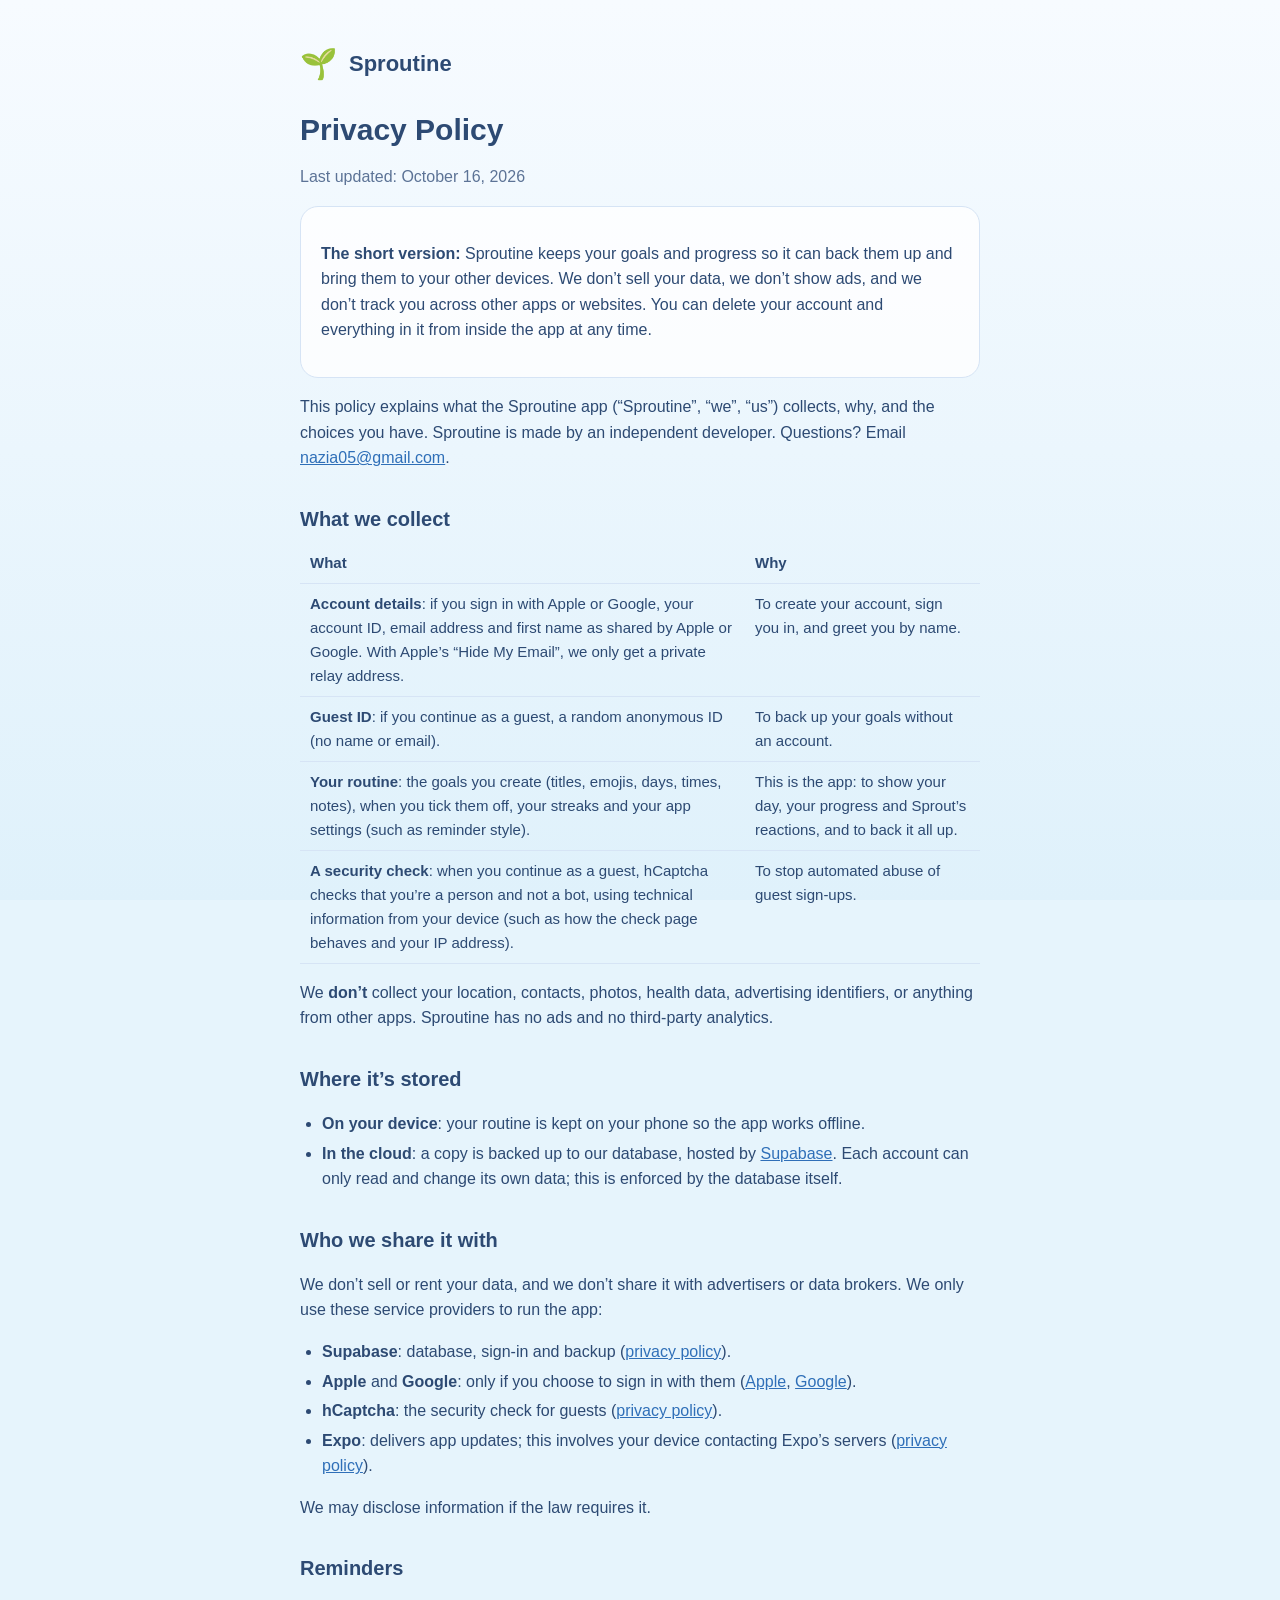
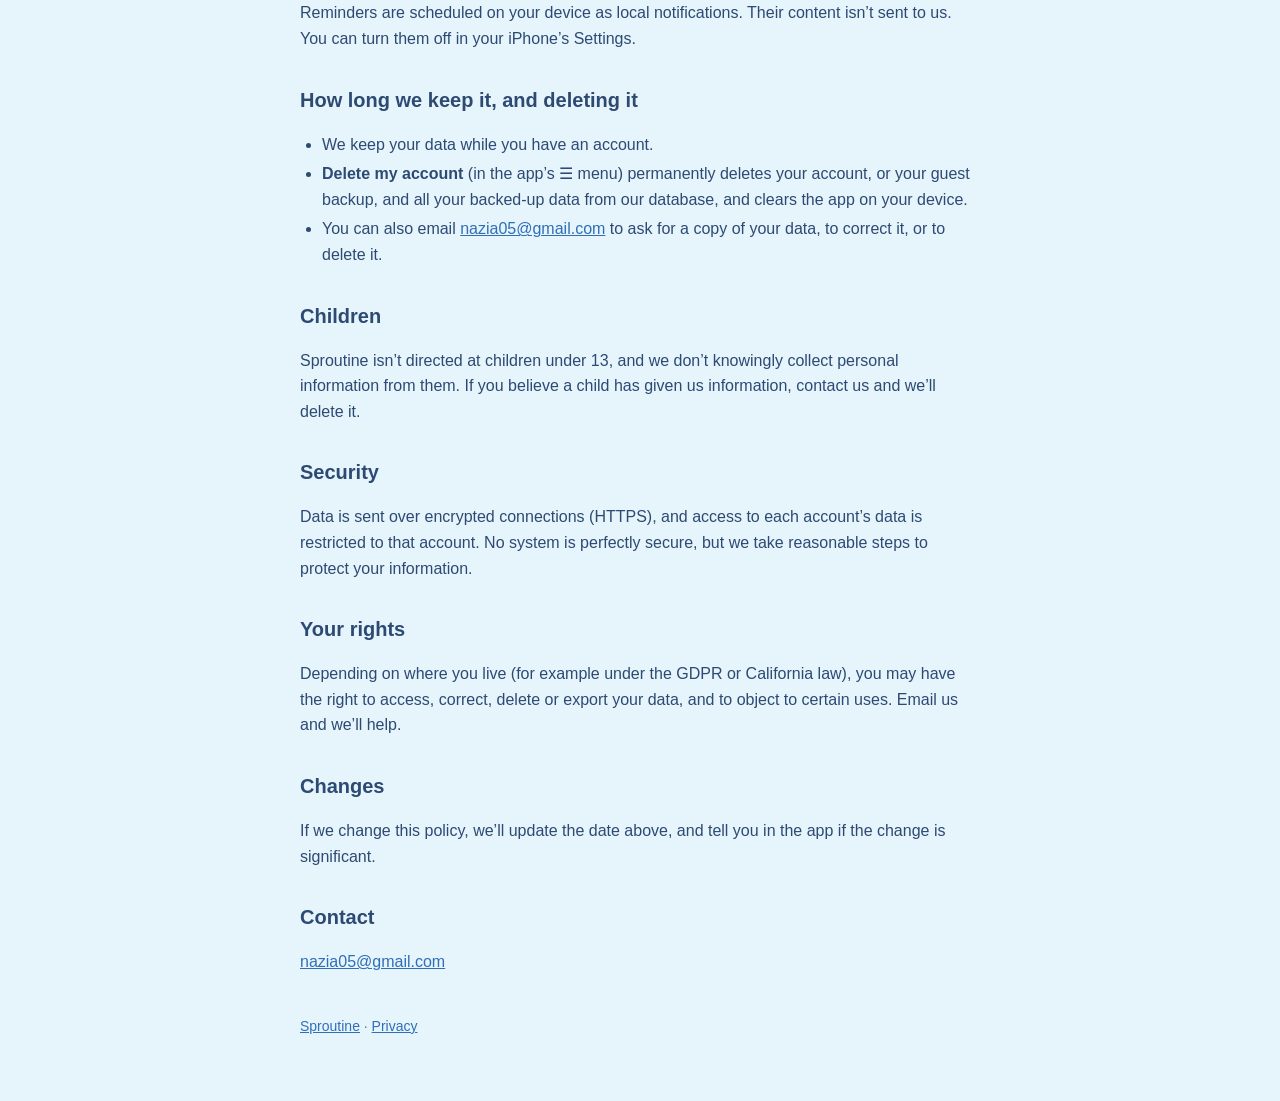
==== privacy.html @ b7f14a0b "Privacy policy and support pages Co-Authored-By: Claude Opus 5.5 <noreply@anthropic.com> Claude-Sess" ====
<!doctype html>
<html lang="en">
<head>
<meta charset="utf-8">
<meta name="viewport" content="width=device-width, initial-scale=1">
<title>Privacy Policy · Sproutine</title>
<link rel="stylesheet" href="style.css">
</head>
<body>
<main>
<header><span class="sprout">🌱</span><a href="./">Sproutine</a></header>

<h1>Privacy Policy</h1>
<p class="muted">Last updated: October 16, 2026</p>

<div class="card">
<p><strong>The short version:</strong> Sproutine keeps your goals and progress so it can back them up and bring them to your other devices. We don’t sell your data, we don’t show ads, and we don’t track you across other apps or websites. You can delete your account and everything in it from inside the app at any time.</p>
</div>

<p>This policy explains what the Sproutine app (“Sproutine”, “we”, “us”) collects, why, and the choices you have. Sproutine is made by an independent developer. Questions? Email <a href="mailto:nazia05@gmail.com">nazia05@gmail.com</a>.</p>

<h2>What we collect</h2>
<table>
<tr><th>What</th><th>Why</th></tr>
<tr><td><strong>Account details</strong>: if you sign in with Apple or Google, your account ID, email address and first name as shared by Apple or Google. With Apple’s “Hide My Email”, we only get a private relay address.</td><td>To create your account, sign you in, and greet you by name.</td></tr>
<tr><td><strong>Guest ID</strong>: if you continue as a guest, a random anonymous ID (no name or email).</td><td>To back up your goals without an account.</td></tr>
<tr><td><strong>Your routine</strong>: the goals you create (titles, emojis, days, times, notes), when you tick them off, your streaks and your app settings (such as reminder style).</td><td>This is the app: to show your day, your progress and Sprout’s reactions, and to back it all up.</td></tr>
<tr><td><strong>A security check</strong>: when you continue as a guest, hCaptcha checks that you’re a person and not a bot, using technical information from your device (such as how the check page behaves and your IP address).</td><td>To stop automated abuse of guest sign-ups.</td></tr>
</table>
<p>We <strong>don’t</strong> collect your location, contacts, photos, health data, advertising identifiers, or anything from other apps. Sproutine has no ads and no third-party analytics.</p>

<h2>Where it’s stored</h2>
<ul>
<li><strong>On your device</strong>: your routine is kept on your phone so the app works offline.</li>
<li><strong>In the cloud</strong>: a copy is backed up to our database, hosted by <a href="https://supabase.com/privacy">Supabase</a>. Each account can only read and change its own data; this is enforced by the database itself.</li>
</ul>

<h2>Who we share it with</h2>
<p>We don’t sell or rent your data, and we don’t share it with advertisers or data brokers. We only use these service providers to run the app:</p>
<ul>
<li><strong>Supabase</strong>: database, sign-in and backup (<a href="https://supabase.com/privacy">privacy policy</a>).</li>
<li><strong>Apple</strong> and <strong>Google</strong>: only if you choose to sign in with them (<a href="https://www.apple.com/legal/privacy/">Apple</a>, <a href="https://policies.google.com/privacy">Google</a>).</li>
<li><strong>hCaptcha</strong>: the security check for guests (<a href="https://www.hcaptcha.com/privacy">privacy policy</a>).</li>
<li><strong>Expo</strong>: delivers app updates; this involves your device contacting Expo’s servers (<a href="https://expo.dev/privacy">privacy policy</a>).</li>
</ul>
<p>We may disclose information if the law requires it.</p>

<h2>Reminders</h2>
<p>Reminders are scheduled on your device as local notifications. Their content isn’t sent to us. You can turn them off in your iPhone’s Settings.</p>

<h2>How long we keep it, and deleting it</h2>
<ul>
<li>We keep your data while you have an account.</li>
<li><strong>Delete my account</strong> (in the app’s ☰ menu) permanently deletes your account, or your guest backup, and all your backed-up data from our database, and clears the app on your device.</li>
<li>You can also email <a href="mailto:nazia05@gmail.com">nazia05@gmail.com</a> to ask for a copy of your data, to correct it, or to delete it.</li>
</ul>

<h2>Children</h2>
<p>Sproutine isn’t directed at children under 13, and we don’t knowingly collect personal information from them. If you believe a child has given us information, contact us and we’ll delete it.</p>

<h2>Security</h2>
<p>Data is sent over encrypted connections (HTTPS), and access to each account’s data is restricted to that account. No system is perfectly secure, but we take reasonable steps to protect your information.</p>

<h2>Your rights</h2>
<p>Depending on where you live (for example under the GDPR or California law), you may have the right to access, correct, delete or export your data, and to object to certain uses. Email us and we’ll help.</p>

<h2>Changes</h2>
<p>If we change this policy, we’ll update the date above, and tell you in the app if the change is significant.</p>

<h2>Contact</h2>
<p><a href="mailto:nazia05@gmail.com">nazia05@gmail.com</a></p>

<footer><a href="./">Sproutine</a> · <a href="privacy.html">Privacy</a></footer>
</main>
</body>
</html>
---- style.css ----
:root { --ink: #2d4a73; --muted: #5c7396; --bg: #eef6ff; --card: #ffffffcc; --line: #d6e4f5; --green: #7cc35a; }
* { box-sizing: border-box; }
html { background: #e6f4fc; }
body { margin: 0; background: linear-gradient(#f7fbff, #dff1fb) fixed; color: var(--ink); font: 16px/1.6 -apple-system, BlinkMacSystemFont, "Segoe UI", Roboto, sans-serif; }
main { max-width: 720px; margin: 0 auto; padding: 40px 20px 64px; }
header { display: flex; align-items: center; gap: 12px; margin-bottom: 8px; }
header a { color: inherit; text-decoration: none; font-weight: 800; font-size: 22px; }
.sprout { font-size: 30px; }
h1 { font-size: 30px; line-height: 1.2; margin: 24px 0 4px; }
h2 { font-size: 20px; margin: 32px 0 8px; }
.muted { color: var(--muted); }
.card { background: var(--card); border: 1px solid var(--line); border-radius: 18px; padding: 18px 20px; margin: 16px 0; }
ul { padding-left: 22px; } li { margin: 4px 0; }
a { color: #2f6fb8; }
table { width: 100%; border-collapse: collapse; margin: 8px 0; font-size: 15px; }
th, td { text-align: left; padding: 8px 10px; border-bottom: 1px solid var(--line); vertical-align: top; }
th { font-weight: 700; }
footer { margin-top: 40px; font-size: 14px; color: var(--muted); }
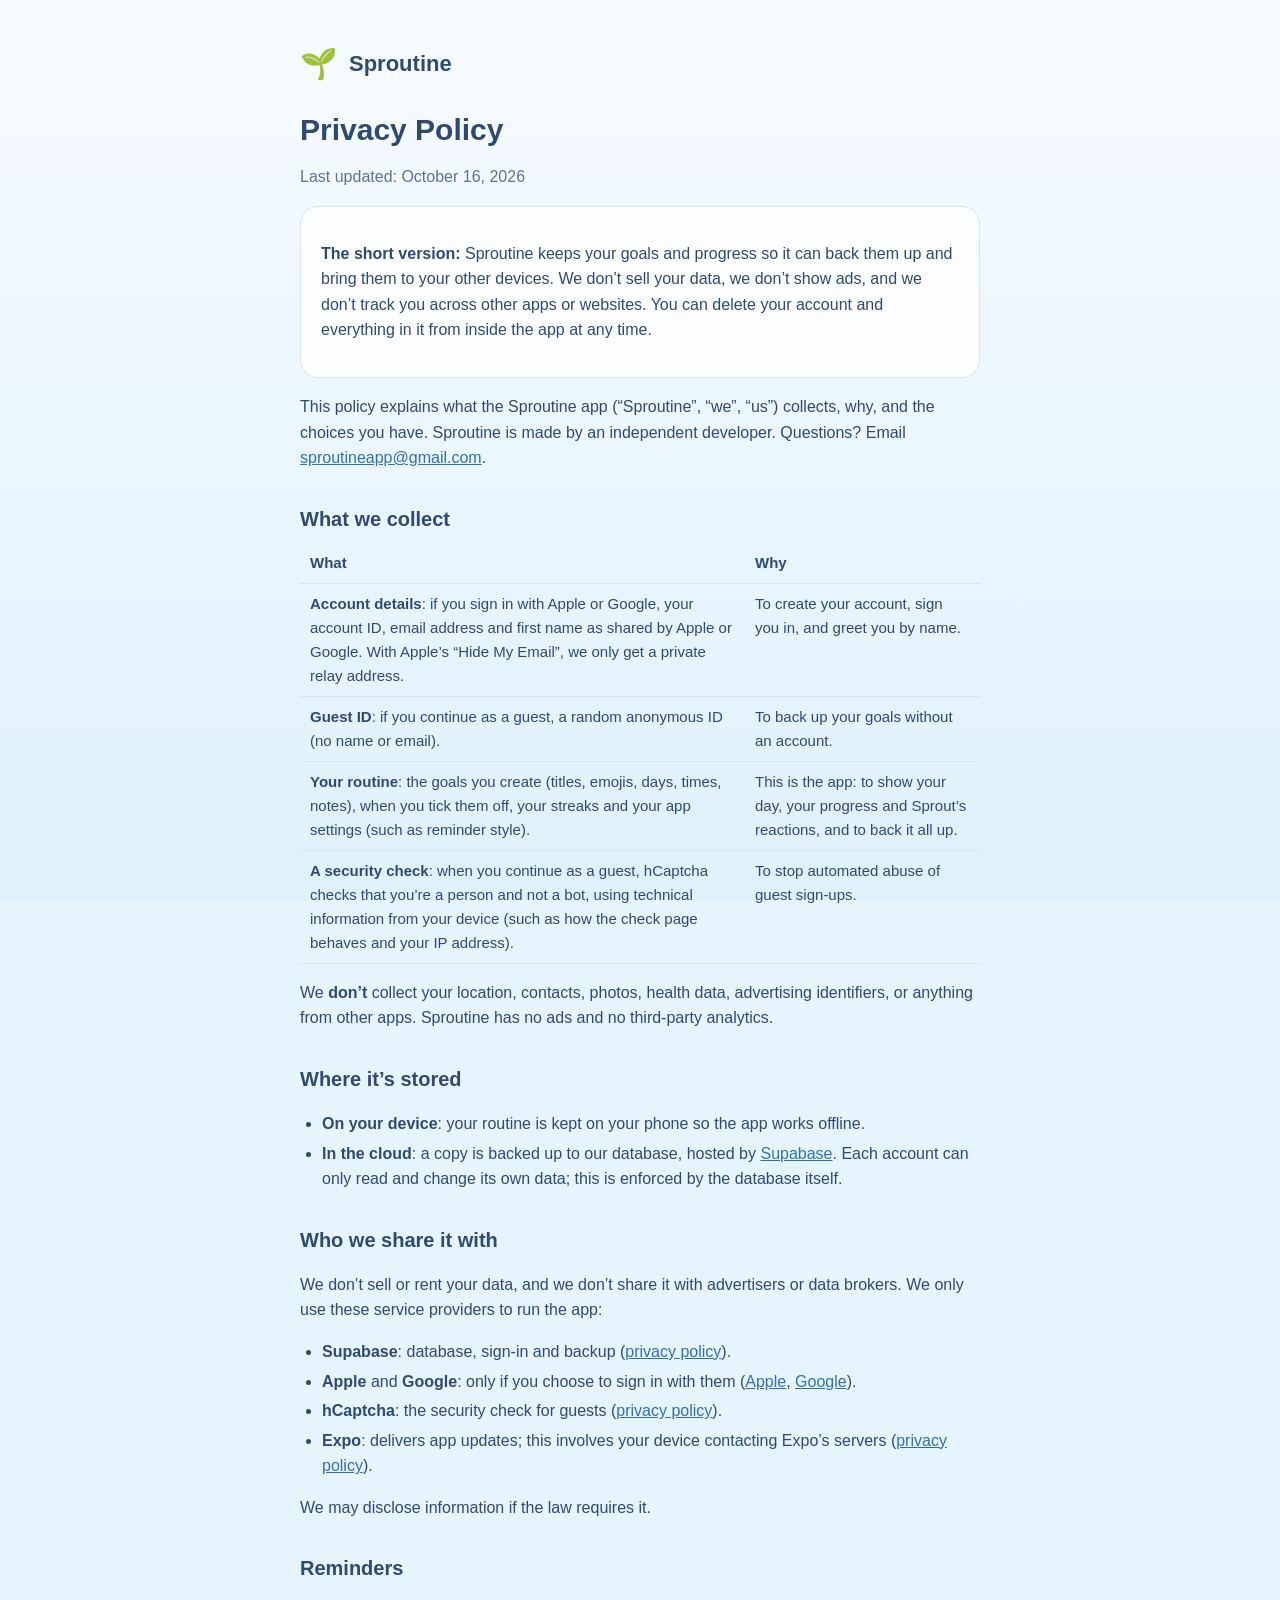
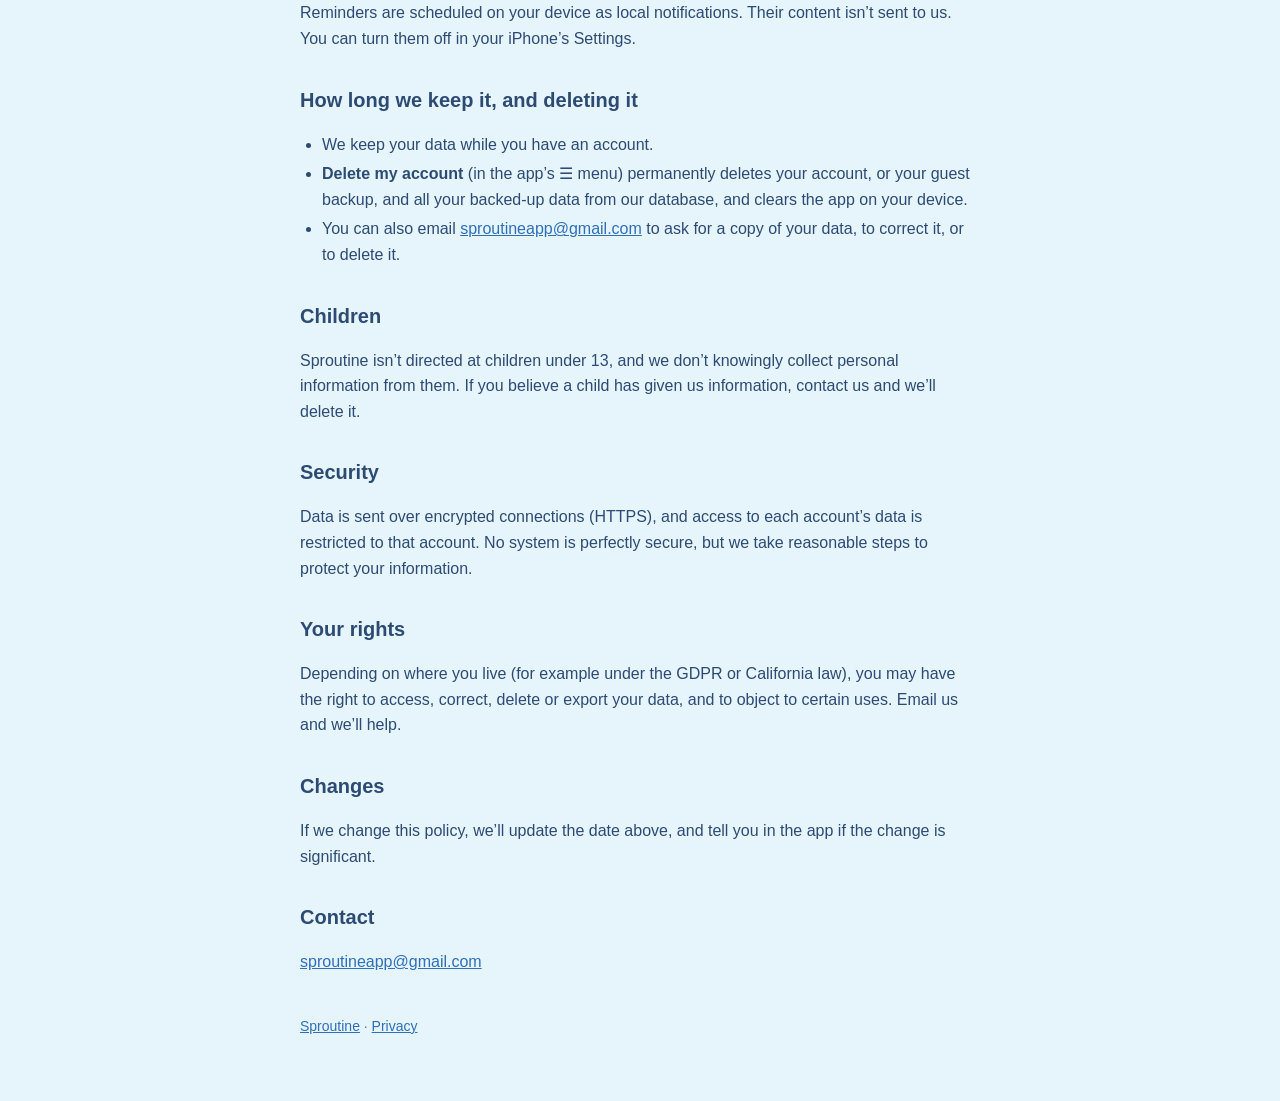
==== commit 834b57c1: "Support email: sproutineapp@gmail.com Co-Authored-By: Claude Opus 5.5 <noreply@anthropic.com> Claude" ====
--- a/privacy.html
+++ b/privacy.html
@@ -17,7 +17,7 @@
 <p><strong>The short version:</strong> Sproutine keeps your goals and progress so it can back them up and bring them to your other devices. We don’t sell your data, we don’t show ads, and we don’t track you across other apps or websites. You can delete your account and everything in it from inside the app at any time.</p>
 </div>
 
-<p>This policy explains what the Sproutine app (“Sproutine”, “we”, “us”) collects, why, and the choices you have. Sproutine is made by an independent developer. Questions? Email <a href="mailto:nazia05@gmail.com">nazia05@gmail.com</a>.</p>
+<p>This policy explains what the Sproutine app (“Sproutine”, “we”, “us”) collects, why, and the choices you have. Sproutine is made by an independent developer. Questions? Email <a href="mailto:sproutineapp@gmail.com">sproutineapp@gmail.com</a>.</p>
 
 <h2>What we collect</h2>
 <table>
@@ -52,7 +52,7 @@
 <ul>
 <li>We keep your data while you have an account.</li>
 <li><strong>Delete my account</strong> (in the app’s ☰ menu) permanently deletes your account, or your guest backup, and all your backed-up data from our database, and clears the app on your device.</li>
-<li>You can also email <a href="mailto:nazia05@gmail.com">nazia05@gmail.com</a> to ask for a copy of your data, to correct it, or to delete it.</li>
+<li>You can also email <a href="mailto:sproutineapp@gmail.com">sproutineapp@gmail.com</a> to ask for a copy of your data, to correct it, or to delete it.</li>
 </ul>
 
 <h2>Children</h2>
@@ -68,7 +68,7 @@
 <p>If we change this policy, we’ll update the date above, and tell you in the app if the change is significant.</p>
 
 <h2>Contact</h2>
-<p><a href="mailto:nazia05@gmail.com">nazia05@gmail.com</a></p>
+<p><a href="mailto:sproutineapp@gmail.com">sproutineapp@gmail.com</a></p>
 
 <footer><a href="./">Sproutine</a> · <a href="privacy.html">Privacy</a></footer>
 </main>
